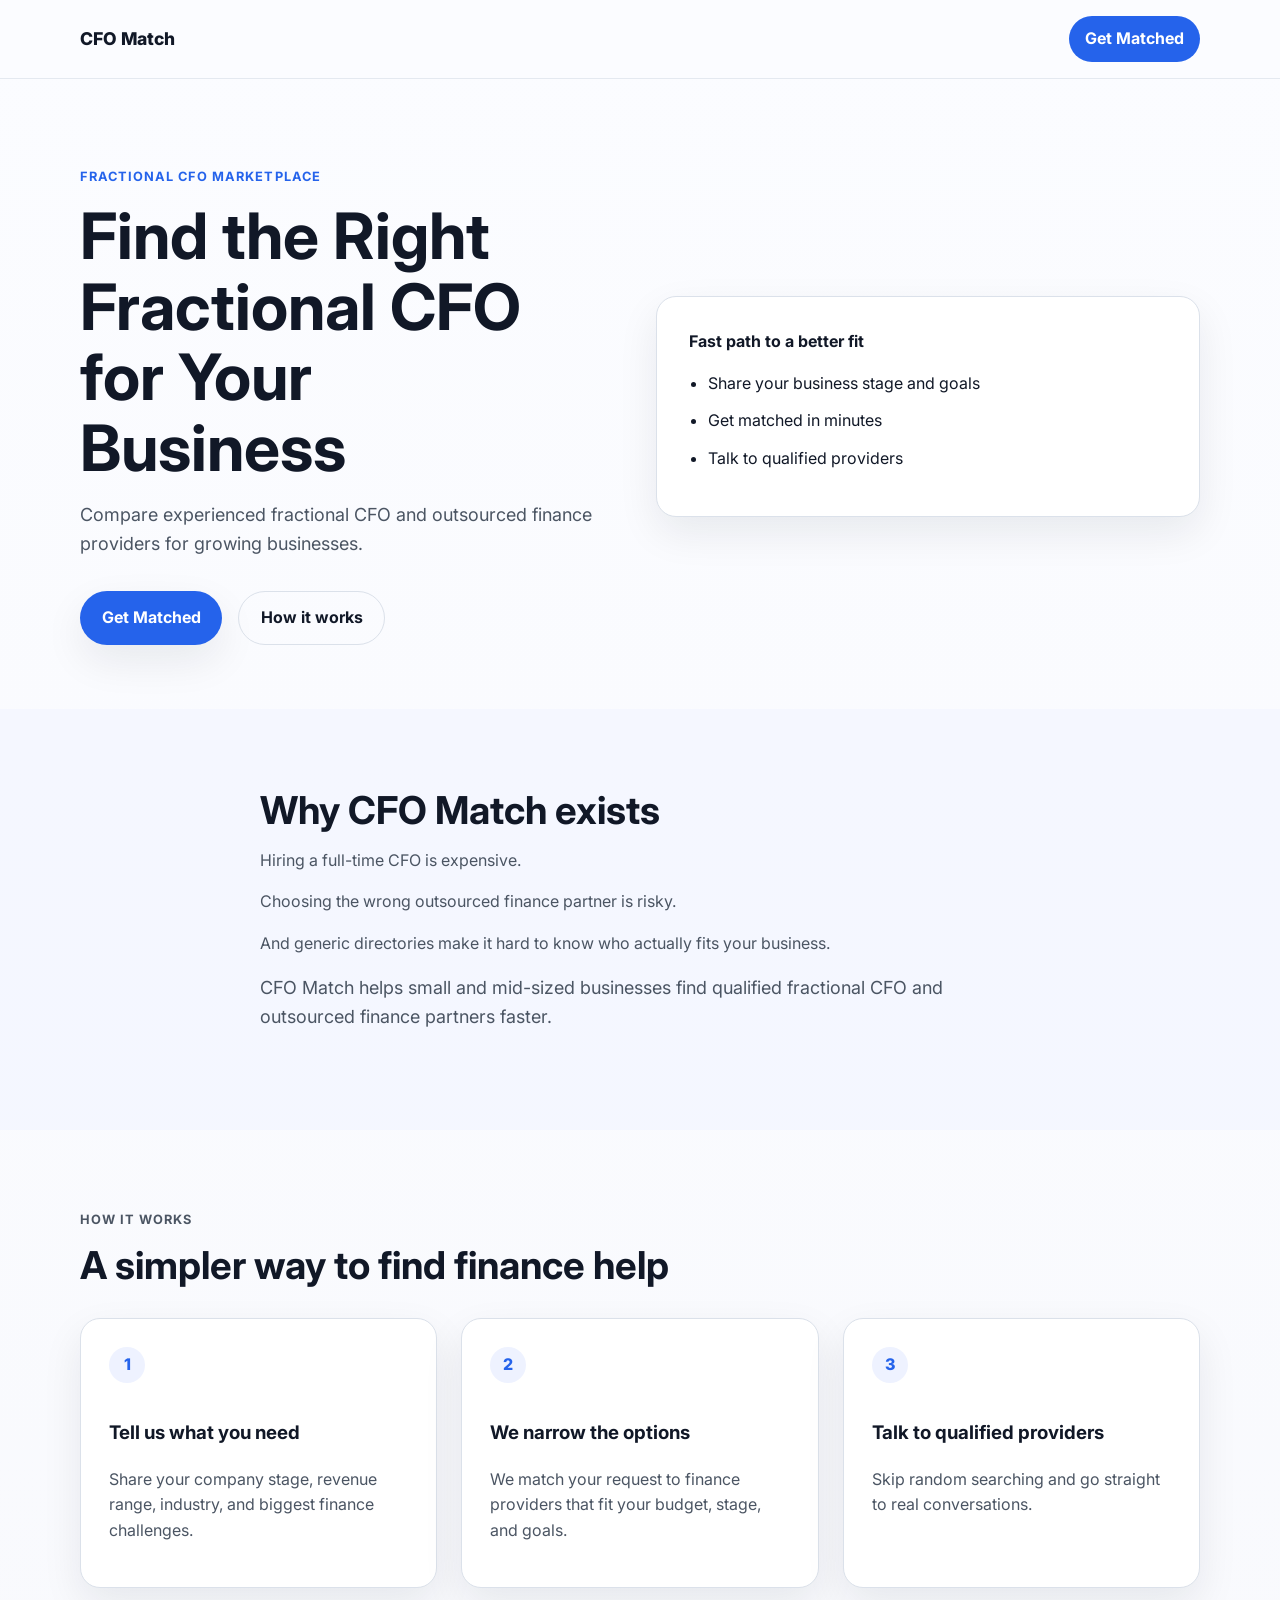
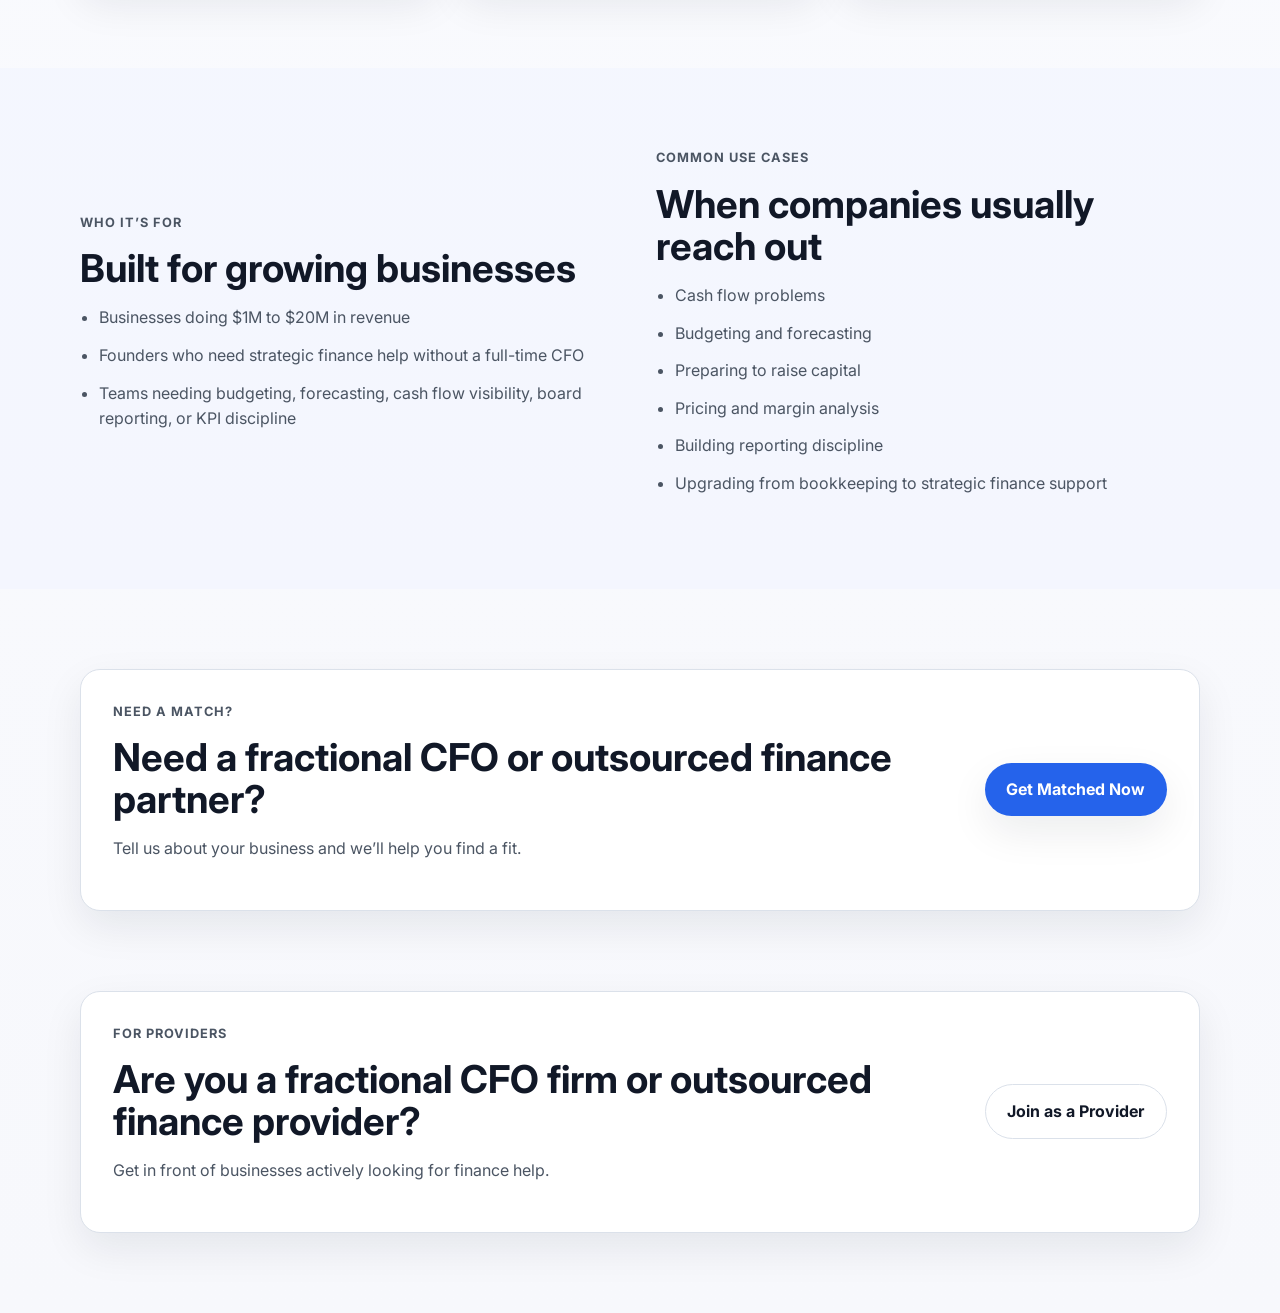
==== index.html @ 1bf5186b "Initial CFO Match MVP site" ====
<!DOCTYPE html>
<html lang="en">
<head>
  <meta charset="UTF-8" />
  <meta name="viewport" content="width=device-width, initial-scale=1.0" />
  <title>CFO Match | Find the Right Fractional CFO</title>
  <meta name="description" content="Compare experienced fractional CFO and outsourced finance providers for growing businesses." />
  <link rel="preconnect" href="https://fonts.googleapis.com" />
  <link rel="preconnect" href="https://fonts.gstatic.com" crossorigin />
  <link href="https://fonts.googleapis.com/css2?family=Inter:wght@400;500;600;700;800&display=swap" rel="stylesheet" />
  <link rel="stylesheet" href="styles.css" />
</head>
<body>
  <header class="site-header">
    <div class="container nav-wrap">
      <a href="#top" class="brand">CFO Match</a>
      <a href="get-matched.html" class="button button-small">Get Matched</a>
    </div>
  </header>

  <main id="top">
    <section class="hero">
      <div class="container hero-grid">
        <div>
          <p class="eyebrow">Fractional CFO marketplace</p>
          <h1>Find the Right Fractional CFO for Your Business</h1>
          <p class="hero-copy">Compare experienced fractional CFO and outsourced finance providers for growing businesses.</p>
          <div class="hero-actions">
            <a href="get-matched.html" class="button">Get Matched</a>
            <a href="#how-it-works" class="button button-secondary">How it works</a>
          </div>
        </div>
        <aside class="hero-card">
          <p class="card-label">Fast path to a better fit</p>
          <ul>
            <li>Share your business stage and goals</li>
            <li>Get matched in minutes</li>
            <li>Talk to qualified providers</li>
          </ul>
        </aside>
      </div>
    </section>

    <section class="section muted">
      <div class="container narrow">
        <h2>Why CFO Match exists</h2>
        <p>Hiring a full-time CFO is expensive.</p>
        <p>Choosing the wrong outsourced finance partner is risky.</p>
        <p>And generic directories make it hard to know who actually fits your business.</p>
        <p class="lead">CFO Match helps small and mid-sized businesses find qualified fractional CFO and outsourced finance partners faster.</p>
      </div>
    </section>

    <section id="how-it-works" class="section">
      <div class="container">
        <div class="section-heading">
          <p class="eyebrow">How it works</p>
          <h2>A simpler way to find finance help</h2>
        </div>
        <div class="steps-grid">
          <article class="step-card">
            <span class="step-number">1</span>
            <h3>Tell us what you need</h3>
            <p>Share your company stage, revenue range, industry, and biggest finance challenges.</p>
          </article>
          <article class="step-card">
            <span class="step-number">2</span>
            <h3>We narrow the options</h3>
            <p>We match your request to finance providers that fit your budget, stage, and goals.</p>
          </article>
          <article class="step-card">
            <span class="step-number">3</span>
            <h3>Talk to qualified providers</h3>
            <p>Skip random searching and go straight to real conversations.</p>
          </article>
        </div>
      </div>
    </section>

    <section class="section muted">
      <div class="container two-column">
        <div>
          <p class="eyebrow">Who it’s for</p>
          <h2>Built for growing businesses</h2>
          <ul class="feature-list">
            <li>Businesses doing $1M to $20M in revenue</li>
            <li>Founders who need strategic finance help without a full-time CFO</li>
            <li>Teams needing budgeting, forecasting, cash flow visibility, board reporting, or KPI discipline</li>
          </ul>
        </div>
        <div>
          <p class="eyebrow">Common use cases</p>
          <h2>When companies usually reach out</h2>
          <ul class="feature-list">
            <li>Cash flow problems</li>
            <li>Budgeting and forecasting</li>
            <li>Preparing to raise capital</li>
            <li>Pricing and margin analysis</li>
            <li>Building reporting discipline</li>
            <li>Upgrading from bookkeeping to strategic finance support</li>
          </ul>
        </div>
      </div>
    </section>

    <section id="get-matched" class="section cta-section">
      <div class="container cta-card">
        <div>
          <p class="eyebrow">Need a match?</p>
          <h2>Need a fractional CFO or outsourced finance partner?</h2>
          <p>Tell us about your business and we’ll help you find a fit.</p>
        </div>
        <a href="get-matched.html" class="button">Get Matched Now</a>
      </div>
    </section>

    <section class="section provider-section">
      <div class="container provider-card">
        <div>
          <p class="eyebrow">For providers</p>
          <h2>Are you a fractional CFO firm or outsourced finance provider?</h2>
          <p>Get in front of businesses actively looking for finance help.</p>
        </div>
        <a href="mailto:hello@cfomatch.com?subject=Join%20as%20a%20Provider" class="button button-secondary">Join as a Provider</a>
      </div>
    </section>
  </main>
</body>
</html>
---- styles.css ----
:root {
  --bg: #f7f8fc;
  --surface: #ffffff;
  --surface-alt: #eef2ff;
  --text: #111827;
  --muted: #4b5563;
  --line: #dbe1ea;
  --primary: #2563eb;
  --primary-dark: #1d4ed8;
  --shadow: 0 16px 40px rgba(15, 23, 42, 0.08);
  --radius: 20px;
}

* {
  box-sizing: border-box;
}

html {
  scroll-behavior: smooth;
}

body {
  margin: 0;
  font-family: "Inter", system-ui, -apple-system, BlinkMacSystemFont, "Segoe UI", sans-serif;
  color: var(--text);
  background: linear-gradient(180deg, #fbfcff 0%, #f7f8fc 100%);
  line-height: 1.6;
}

img {
  max-width: 100%;
}

.container {
  width: min(1120px, calc(100% - 2rem));
  margin: 0 auto;
}

.narrow {
  width: min(760px, calc(100% - 2rem));
}

.site-header {
  position: sticky;
  top: 0;
  z-index: 10;
  background: rgba(251, 252, 255, 0.9);
  backdrop-filter: blur(12px);
  border-bottom: 1px solid rgba(219, 225, 234, 0.7);
}

.nav-wrap {
  display: flex;
  align-items: center;
  justify-content: space-between;
  padding: 1rem 0;
}

.brand {
  font-size: 1.1rem;
  font-weight: 800;
  color: var(--text);
  text-decoration: none;
}

.section {
  padding: 5rem 0;
}

.hero {
  padding: 5.5rem 0 4rem;
}

.hero-grid,
.two-column,
.cta-card,
.provider-card {
  display: grid;
  gap: 2rem;
  align-items: center;
}

.hero-grid,
.two-column {
  grid-template-columns: repeat(2, minmax(0, 1fr));
}

.hero h1,
.section h2 {
  margin: 0 0 1rem;
  line-height: 1.1;
}

.hero h1 {
  font-size: clamp(2.5rem, 5vw, 4.5rem);
  max-width: 12ch;
}

.section h2 {
  font-size: clamp(2rem, 3vw, 2.75rem);
}

.hero-copy,
.lead,
.section p,
.feature-list {
  color: var(--muted);
}

.hero-copy,
.lead {
  font-size: 1.125rem;
}

.eyebrow {
  margin: 0 0 0.85rem;
  text-transform: uppercase;
  letter-spacing: 0.08em;
  font-size: 0.8rem;
  font-weight: 700;
  color: var(--primary);
}

.hero-actions {
  display: flex;
  flex-wrap: wrap;
  gap: 1rem;
  margin-top: 2rem;
}

.button {
  display: inline-flex;
  align-items: center;
  justify-content: center;
  min-height: 48px;
  padding: 0.85rem 1.35rem;
  border-radius: 999px;
  background: var(--primary);
  color: #fff;
  text-decoration: none;
  font-weight: 700;
  box-shadow: var(--shadow);
  transition: transform 0.2s ease, background 0.2s ease;
}

.button:hover {
  transform: translateY(-1px);
  background: var(--primary-dark);
}

.button-small {
  min-height: 40px;
  padding: 0.65rem 1rem;
  box-shadow: none;
}

.button-secondary {
  background: transparent;
  color: var(--text);
  border: 1px solid var(--line);
  box-shadow: none;
}

.button-secondary:hover {
  background: #fff;
}

.hero-card,
.step-card,
.cta-card,
.provider-card {
  background: var(--surface);
  border: 1px solid var(--line);
  border-radius: var(--radius);
  box-shadow: var(--shadow);
}

.hero-card {
  padding: 2rem;
}

.card-label {
  margin-top: 0;
  font-weight: 700;
}

.hero-card ul,
.feature-list {
  margin: 0;
  padding-left: 1.2rem;
}

.hero-card li,
.feature-list li {
  margin-bottom: 0.75rem;
}

.muted {
  background: rgba(238, 242, 255, 0.45);
}

.section-heading {
  margin-bottom: 2rem;
}

.steps-grid {
  display: grid;
  grid-template-columns: repeat(3, minmax(0, 1fr));
  gap: 1.5rem;
}

.step-card {
  padding: 1.75rem;
}

.step-number {
  display: inline-flex;
  align-items: center;
  justify-content: center;
  width: 2.25rem;
  height: 2.25rem;
  margin-bottom: 1rem;
  border-radius: 999px;
  background: var(--surface-alt);
  color: var(--primary);
  font-weight: 800;
}

.cta-card,
.provider-card {
  grid-template-columns: 1.8fr auto;
  padding: 2rem;
}

.provider-section {
  padding-top: 0;
}

.form-hero {
  padding-top: 4.5rem;
}

.form-shell {
  display: grid;
  grid-template-columns: minmax(0, 0.9fr) minmax(0, 1.1fr);
  gap: 2rem;
  align-items: start;
}

.form-intro h1 {
  margin: 0 0 1rem;
  font-size: clamp(2.4rem, 4vw, 4rem);
  line-height: 1.08;
}

.form-notes {
  margin-top: 2rem;
}

.info-card,
.lead-form-card {
  background: var(--surface);
  border: 1px solid var(--line);
  border-radius: var(--radius);
  box-shadow: var(--shadow);
}

.info-card {
  padding: 1.75rem;
}

.info-card h2 {
  margin-top: 0;
  font-size: 1.25rem;
}

.lead-form-card {
  padding: 2rem;
}

.form-heading {
  margin-bottom: 1.5rem;
}

.lead-form {
  display: grid;
  gap: 1.5rem;
}

.form-grid {
  display: grid;
  grid-template-columns: repeat(2, minmax(0, 1fr));
  gap: 1.25rem;
}

.lead-form label,
.lead-form fieldset {
  display: grid;
  gap: 0.55rem;
}

.lead-form span,
.lead-form legend {
  font-weight: 600;
}

.lead-form input,
.lead-form select,
.lead-form textarea {
  width: 100%;
  padding: 0.9rem 1rem;
  border: 1px solid var(--line);
  border-radius: 14px;
  background: #fff;
  color: var(--text);
  font: inherit;
}

.lead-form input:focus,
.lead-form select:focus,
.lead-form textarea:focus {
  outline: 2px solid rgba(37, 99, 235, 0.18);
  outline-offset: 1px;
  border-color: var(--primary);
}

.lead-form fieldset {
  grid-column: 1 / -1;
  margin: 0;
  padding: 1rem;
  border: 1px solid var(--line);
  border-radius: 16px;
}

.checkbox-grid {
  display: grid;
  grid-template-columns: repeat(3, minmax(0, 1fr));
  gap: 0.75rem;
}

.checkbox-grid-two {
  grid-template-columns: repeat(2, minmax(0, 1fr));
}

.checkbox-grid label {
  display: flex;
  align-items: flex-start;
  gap: 0.6rem;
  padding: 0.85rem 0.9rem;
  border-radius: 14px;
  background: #f8faff;
}

.checkbox-grid input {
  width: 1rem;
  height: 1rem;
  margin-top: 0.15rem;
}

.full-width {
  grid-column: 1 / -1;
}

.form-actions {
  display: flex;
  flex-wrap: wrap;
  align-items: center;
  gap: 1rem;
}

.form-helper {
  margin: 0;
  color: var(--muted);
}

@media (max-width: 860px) {
  .hero-grid,
  .two-column,
  .steps-grid,
  .cta-card,
  .provider-card,
  .form-shell,
  .form-grid,
  .checkbox-grid,
  .checkbox-grid-two {
    grid-template-columns: 1fr;
  }

  .hero {
    padding-top: 4rem;
  }

  .section {
    padding: 4rem 0;
  }

  .hero h1 {
    max-width: none;
  }

  .lead-form-card {
    padding: 1.5rem;
  }
}
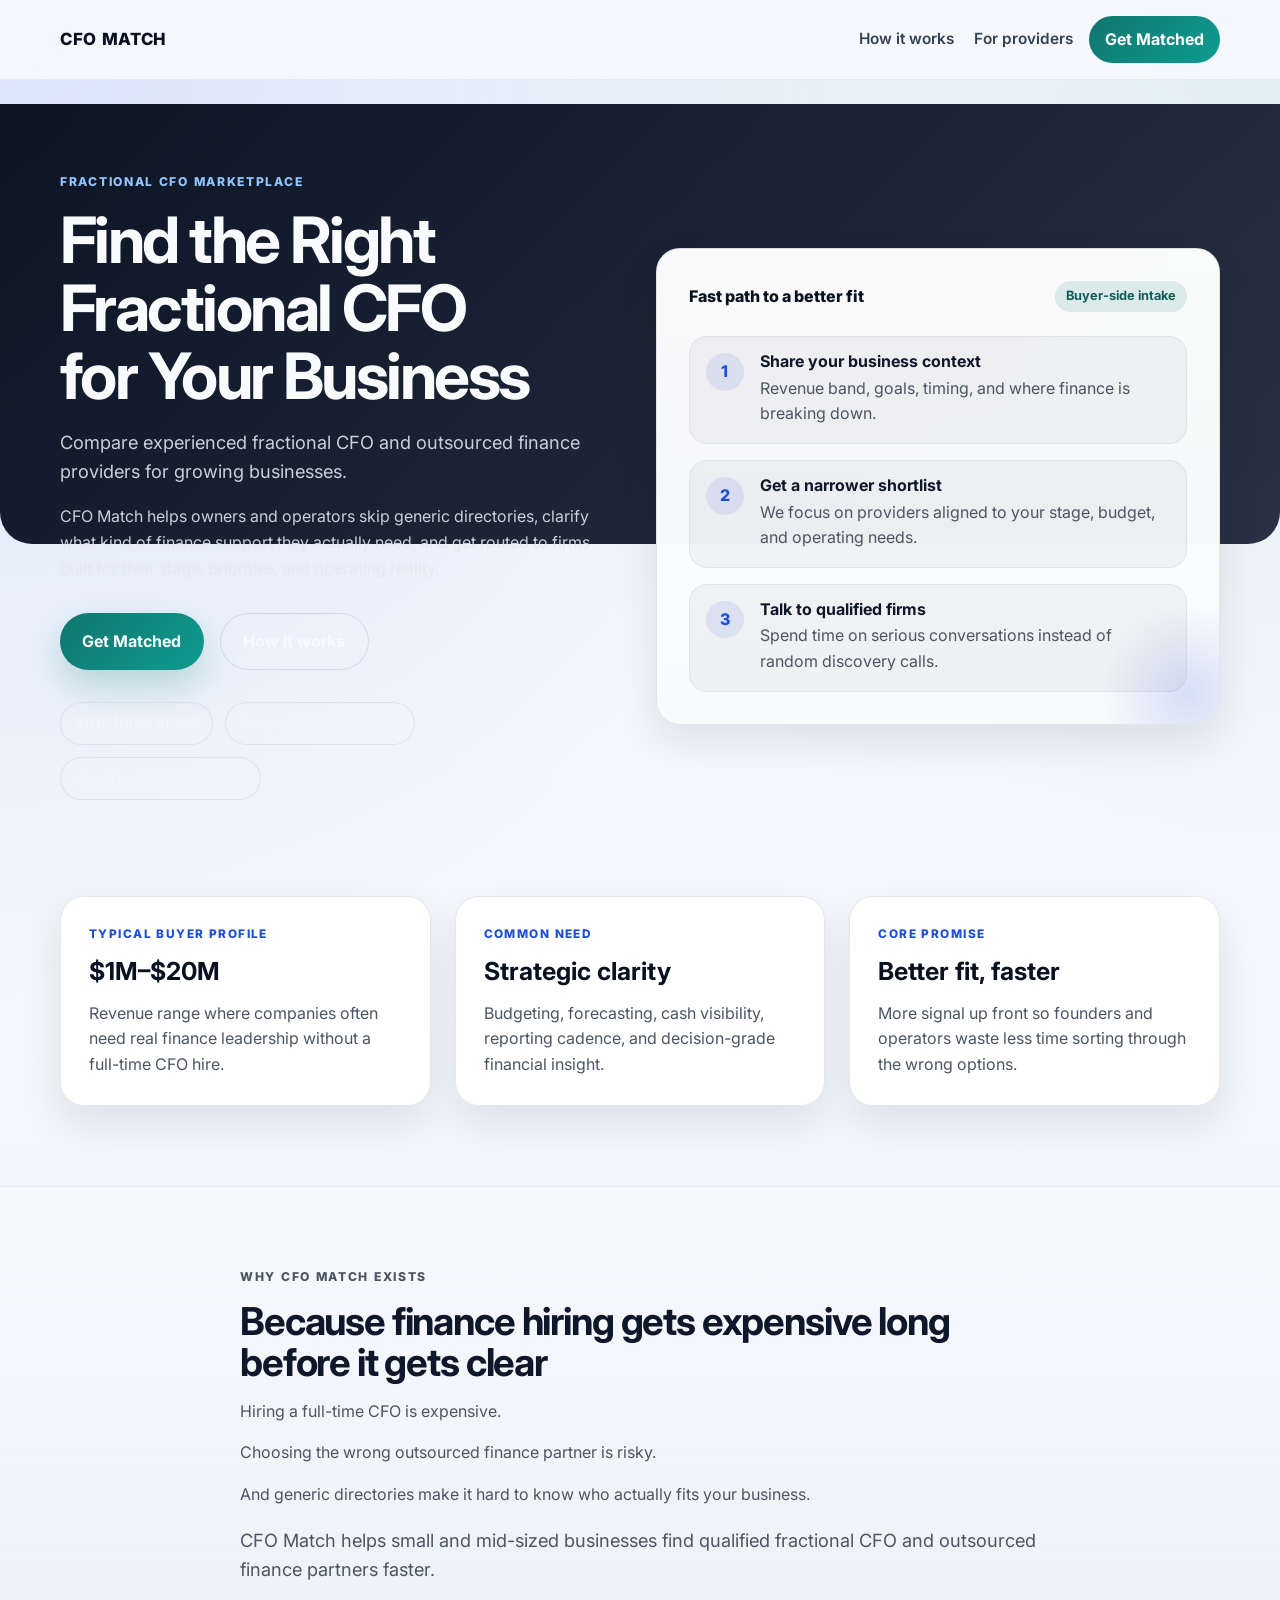
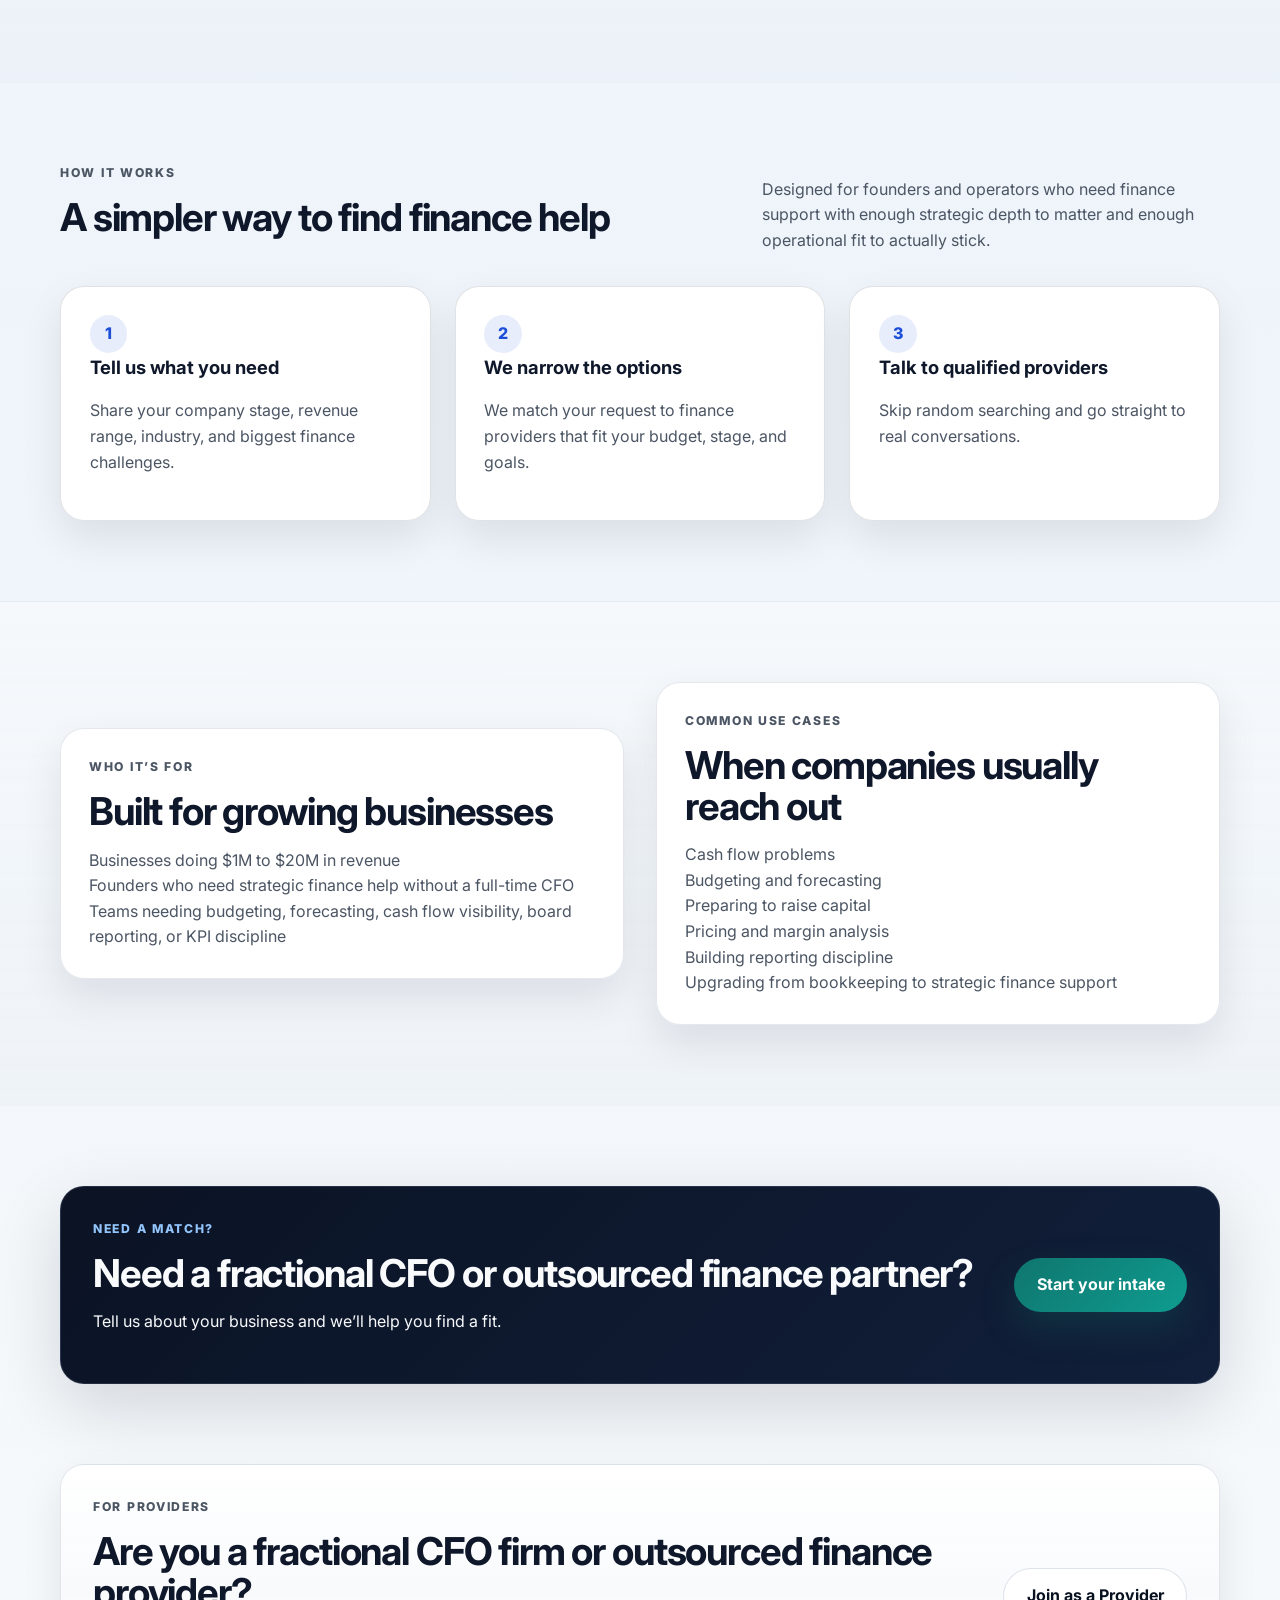
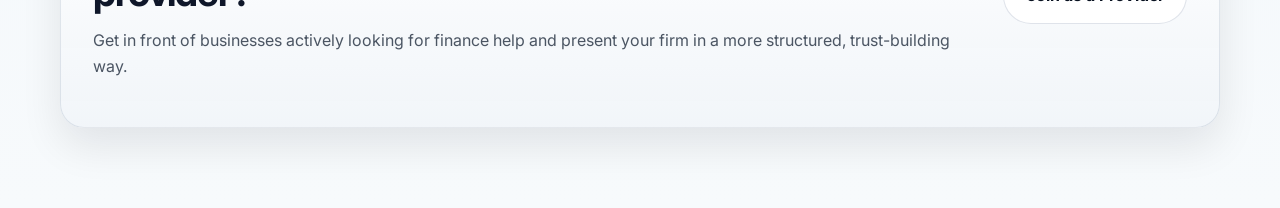
==== commit 8cda966a: "Polish public site and restore internal get-matched flow" ====
--- a/index.html
+++ b/index.html
@@ -14,36 +14,89 @@
   <header class="site-header">
     <div class="container nav-wrap">
       <a href="#top" class="brand">CFO Match</a>
+      <nav class="nav-links" aria-label="Primary">
+        <a href="#how-it-works">How it works</a>
+        <a href="#providers">For providers</a>
+      </nav>
       <a href="get-matched.html" class="button button-small">Get Matched</a>
     </div>
   </header>
 
   <main id="top">
-    <section class="hero">
+    <section class="hero hero-premium">
       <div class="container hero-grid">
-        <div>
+        <div class="hero-copy-wrap">
           <p class="eyebrow">Fractional CFO marketplace</p>
           <h1>Find the Right Fractional CFO for Your Business</h1>
           <p class="hero-copy">Compare experienced fractional CFO and outsourced finance providers for growing businesses.</p>
+          <p class="hero-support">CFO Match helps owners and operators skip generic directories, clarify what kind of finance support they actually need, and get routed to firms built for their stage, priorities, and operating reality.</p>
           <div class="hero-actions">
             <a href="get-matched.html" class="button">Get Matched</a>
             <a href="#how-it-works" class="button button-secondary">How it works</a>
           </div>
+          <div class="trust-strip" aria-label="Why teams trust CFO Match">
+            <span>Structured intake</span>
+            <span>Stage-aware matching</span>
+            <span>Qualified providers only</span>
+          </div>
         </div>
-        <aside class="hero-card">
-          <p class="card-label">Fast path to a better fit</p>
-          <ul>
-            <li>Share your business stage and goals</li>
-            <li>Get matched in minutes</li>
-            <li>Talk to qualified providers</li>
-          </ul>
+
+        <aside class="hero-card hero-panel">
+          <div class="panel-head">
+            <p class="card-label">Fast path to a better fit</p>
+            <span class="status-pill">Buyer-side intake</span>
+          </div>
+          <div class="signal-list">
+            <div class="signal-item">
+              <strong>1</strong>
+              <div>
+                <h2>Share your business context</h2>
+                <p>Revenue band, goals, timing, and where finance is breaking down.</p>
+              </div>
+            </div>
+            <div class="signal-item">
+              <strong>2</strong>
+              <div>
+                <h2>Get a narrower shortlist</h2>
+                <p>We focus on providers aligned to your stage, budget, and operating needs.</p>
+              </div>
+            </div>
+            <div class="signal-item">
+              <strong>3</strong>
+              <div>
+                <h2>Talk to qualified firms</h2>
+                <p>Spend time on serious conversations instead of random discovery calls.</p>
+              </div>
+            </div>
+          </div>
         </aside>
       </div>
     </section>
 
+    <section class="section section-tight">
+      <div class="container metrics-row">
+        <article class="metric-card">
+          <span class="metric-label">Typical buyer profile</span>
+          <strong>$1M–$20M</strong>
+          <p>Revenue range where companies often need real finance leadership without a full-time CFO hire.</p>
+        </article>
+        <article class="metric-card">
+          <span class="metric-label">Common need</span>
+          <strong>Strategic clarity</strong>
+          <p>Budgeting, forecasting, cash visibility, reporting cadence, and decision-grade financial insight.</p>
+        </article>
+        <article class="metric-card">
+          <span class="metric-label">Core promise</span>
+          <strong>Better fit, faster</strong>
+          <p>More signal up front so founders and operators waste less time sorting through the wrong options.</p>
+        </article>
+      </div>
+    </section>
+
     <section class="section muted">
-      <div class="container narrow">
-        <h2>Why CFO Match exists</h2>
+      <div class="container narrow narrative-block">
+        <p class="eyebrow">Why CFO Match exists</p>
+        <h2>Because finance hiring gets expensive long before it gets clear</h2>
         <p>Hiring a full-time CFO is expensive.</p>
         <p>Choosing the wrong outsourced finance partner is risky.</p>
         <p>And generic directories make it hard to know who actually fits your business.</p>
@@ -53,9 +106,12 @@
 
     <section id="how-it-works" class="section">
       <div class="container">
-        <div class="section-heading">
-          <p class="eyebrow">How it works</p>
-          <h2>A simpler way to find finance help</h2>
+        <div class="section-heading split-heading">
+          <div>
+            <p class="eyebrow">How it works</p>
+            <h2>A simpler way to find finance help</h2>
+          </div>
+          <p class="section-intro">Designed for founders and operators who need finance support with enough strategic depth to matter and enough operational fit to actually stick.</p>
         </div>
         <div class="steps-grid">
           <article class="step-card">
@@ -79,7 +135,7 @@
 
     <section class="section muted">
       <div class="container two-column">
-        <div>
+        <div class="content-card">
           <p class="eyebrow">Who it’s for</p>
           <h2>Built for growing businesses</h2>
           <ul class="feature-list">
@@ -88,7 +144,7 @@
             <li>Teams needing budgeting, forecasting, cash flow visibility, board reporting, or KPI discipline</li>
           </ul>
         </div>
-        <div>
+        <div class="content-card">
           <p class="eyebrow">Common use cases</p>
           <h2>When companies usually reach out</h2>
           <ul class="feature-list">
@@ -104,26 +160,26 @@
     </section>
 
     <section id="get-matched" class="section cta-section">
-      <div class="container cta-card">
+      <div class="container cta-card cta-emphasis">
         <div>
           <p class="eyebrow">Need a match?</p>
           <h2>Need a fractional CFO or outsourced finance partner?</h2>
           <p>Tell us about your business and we’ll help you find a fit.</p>
         </div>
-        <a href="get-matched.html" class="button">Get Matched Now</a>
+        <a href="get-matched.html" class="button">Start your intake</a>
       </div>
     </section>
 
-    <section class="section provider-section">
-      <div class="container provider-card">
+    <section id="providers" class="section provider-section">
+      <div class="container provider-card provider-preview">
         <div>
           <p class="eyebrow">For providers</p>
           <h2>Are you a fractional CFO firm or outsourced finance provider?</h2>
-          <p>Get in front of businesses actively looking for finance help.</p>
+          <p>Get in front of businesses actively looking for finance help and present your firm in a more structured, trust-building way.</p>
         </div>
-        <a href="mailto:hello@cfomatch.com?subject=Join%20as%20a%20Provider" class="button button-secondary">Join as a Provider</a>
+        <a href="provider-partners.html" class="button button-secondary">Join as a Provider</a>
       </div>
     </section>
   </main>
 </body>
-</html>
+</html>
--- a/styles.css
+++ b/styles.css
@@ -1,14 +1,24 @@
 :root {
-  --bg: #f7f8fc;
-  --surface: #ffffff;
-  --surface-alt: #eef2ff;
-  --text: #111827;
+  --bg: #081120;
+  --bg-soft: #0d172a;
+  --surface: rgba(255, 255, 255, 0.96);
+  --surface-strong: #ffffff;
+  --surface-muted: rgba(11, 18, 32, 0.04);
+  --text: #0f172a;
+  --text-strong: #081120;
   --muted: #4b5563;
-  --line: #dbe1ea;
-  --primary: #2563eb;
-  --primary-dark: #1d4ed8;
-  --shadow: 0 16px 40px rgba(15, 23, 42, 0.08);
-  --radius: 20px;
+  --muted-strong: #334155;
+  --line: rgba(148, 163, 184, 0.25);
+  --line-strong: rgba(15, 23, 42, 0.12);
+  --primary: #0f766e;
+  --primary-dark: #115e59;
+  --accent: #1d4ed8;
+  --accent-soft: rgba(29, 78, 216, 0.1);
+  --success-soft: rgba(15, 118, 110, 0.12);
+  --shadow: 0 24px 70px rgba(2, 8, 23, 0.14);
+  --shadow-soft: 0 18px 42px rgba(2, 8, 23, 0.09);
+  --radius: 24px;
+  --radius-sm: 16px;
 }
 
 * {
@@ -23,7 +33,10 @@
   margin: 0;
   font-family: "Inter", system-ui, -apple-system, BlinkMacSystemFont, "Segoe UI", sans-serif;
   color: var(--text);
-  background: linear-gradient(180deg, #fbfcff 0%, #f7f8fc 100%);
+  background:
+    radial-gradient(circle at top left, rgba(29, 78, 216, 0.14), transparent 28%),
+    radial-gradient(circle at top right, rgba(15, 118, 110, 0.1), transparent 25%),
+    linear-gradient(180deg, #f8fbff 0%, #eef4fa 56%, #f7fafc 100%);
   line-height: 1.6;
 }
 
@@ -32,93 +45,160 @@
 }
 
 .container {
-  width: min(1120px, calc(100% - 2rem));
+  width: min(1160px, calc(100% - 2rem));
   margin: 0 auto;
 }
 
 .narrow {
-  width: min(760px, calc(100% - 2rem));
+  width: min(800px, calc(100% - 2rem));
 }
 
 .site-header {
   position: sticky;
   top: 0;
-  z-index: 10;
-  background: rgba(251, 252, 255, 0.9);
-  backdrop-filter: blur(12px);
-  border-bottom: 1px solid rgba(219, 225, 234, 0.7);
+  z-index: 20;
+  background: rgba(248, 251, 255, 0.82);
+  backdrop-filter: blur(18px);
+  border-bottom: 1px solid rgba(148, 163, 184, 0.14);
 }
 
 .nav-wrap {
   display: flex;
   align-items: center;
   justify-content: space-between;
+  gap: 1rem;
   padding: 1rem 0;
 }
 
 .brand {
-  font-size: 1.1rem;
+  font-size: 1.05rem;
   font-weight: 800;
-  color: var(--text);
+  letter-spacing: 0.04em;
+  text-transform: uppercase;
+  color: var(--text-strong);
   text-decoration: none;
+}
+
+.nav-links {
+  display: flex;
+  align-items: center;
+  gap: 1.25rem;
+  margin-left: auto;
+}
+
+.nav-links a {
+  color: var(--muted-strong);
+  text-decoration: none;
+  font-weight: 600;
+  font-size: 0.96rem;
 }
 
 .section {
   padding: 5rem 0;
 }
 
+.section-tight {
+  padding-top: 2rem;
+}
+
 .hero {
-  padding: 5.5rem 0 4rem;
+  padding: 5.75rem 0 4rem;
+}
+
+.hero-premium {
+  position: relative;
+}
+
+.hero-premium::before {
+  content: "";
+  position: absolute;
+  inset: 1.5rem 0 auto;
+  height: 440px;
+  background: linear-gradient(135deg, rgba(8, 17, 32, 0.98), rgba(13, 23, 42, 0.88));
+  z-index: -1;
+  border-bottom-left-radius: 32px;
+  border-bottom-right-radius: 32px;
 }
 
 .hero-grid,
 .two-column,
 .cta-card,
-.provider-card {
+.provider-card,
+.spotlight-card {
   display: grid;
   gap: 2rem;
   align-items: center;
 }
 
 .hero-grid,
-.two-column {
+.two-column,
+.spotlight-card {
   grid-template-columns: repeat(2, minmax(0, 1fr));
 }
 
+.hero-copy-wrap {
+  color: #f8fafc;
+  padding-right: 1rem;
+}
+
 .hero h1,
+.section h2,
+.metric-card strong,
+.signal-item h2 {
+  margin: 0 0 1rem;
+  line-height: 1.06;
+}
+
+.hero h1 {
+  font-size: clamp(2.9rem, 5vw, 5rem);
+  max-width: 11.5ch;
+  letter-spacing: -0.04em;
+}
+
 .section h2 {
-  margin: 0 0 1rem;
-  line-height: 1.1;
-}
-
-.hero h1 {
-  font-size: clamp(2.5rem, 5vw, 4.5rem);
-  max-width: 12ch;
-}
-
-.section h2 {
-  font-size: clamp(2rem, 3vw, 2.75rem);
+  font-size: clamp(2rem, 3vw, 2.9rem);
+  letter-spacing: -0.03em;
 }
 
 .hero-copy,
 .lead,
 .section p,
-.feature-list {
+.feature-list,
+.stack-list,
+.metric-card p,
+.section-intro,
+.spotlight-points p,
+.signal-item p {
   color: var(--muted);
 }
 
 .hero-copy,
 .lead {
-  font-size: 1.125rem;
+  font-size: 1.14rem;
+}
+
+.hero-copy-wrap .hero-copy,
+.hero-copy-wrap .hero-support,
+.hero-copy-wrap .section-intro {
+  color: rgba(226, 232, 240, 0.88);
+}
+
+.hero-support {
+  max-width: 58ch;
 }
 
 .eyebrow {
-  margin: 0 0 0.85rem;
+  margin: 0 0 0.9rem;
   text-transform: uppercase;
-  letter-spacing: 0.08em;
-  font-size: 0.8rem;
-  font-weight: 700;
-  color: var(--primary);
+  letter-spacing: 0.14em;
+  font-size: 0.76rem;
+  font-weight: 800;
+  color: var(--accent);
+}
+
+.hero-copy-wrap .eyebrow,
+.hero-card .eyebrow {
+  color: #93c5fd;
 }
 
 .hero-actions {
@@ -132,98 +212,252 @@
   display: inline-flex;
   align-items: center;
   justify-content: center;
-  min-height: 48px;
-  padding: 0.85rem 1.35rem;
+  min-height: 50px;
+  padding: 0.9rem 1.4rem;
   border-radius: 999px;
-  background: var(--primary);
+  background: linear-gradient(135deg, var(--primary), #0f9c90);
   color: #fff;
   text-decoration: none;
   font-weight: 700;
-  box-shadow: var(--shadow);
-  transition: transform 0.2s ease, background 0.2s ease;
+  border: 0;
+  box-shadow: 0 16px 36px rgba(15, 118, 110, 0.24);
+  transition: transform 0.2s ease, box-shadow 0.2s ease, background 0.2s ease;
 }
 
 .button:hover {
   transform: translateY(-1px);
-  background: var(--primary-dark);
+  box-shadow: 0 20px 42px rgba(15, 118, 110, 0.28);
+  background: linear-gradient(135deg, var(--primary-dark), #0f8a7f);
 }
 
 .button-small {
-  min-height: 40px;
-  padding: 0.65rem 1rem;
+  min-height: 42px;
+  padding: 0.68rem 1rem;
   box-shadow: none;
 }
 
 .button-secondary {
-  background: transparent;
-  color: var(--text);
-  border: 1px solid var(--line);
+  background: rgba(255, 255, 255, 0.06);
+  color: inherit;
+  border: 1px solid rgba(148, 163, 184, 0.28);
   box-shadow: none;
 }
 
 .button-secondary:hover {
+  background: rgba(255, 255, 255, 0.14);
+}
+
+.site-header .button-secondary,
+.provider-card .button-secondary,
+.content-card .button-secondary,
+.cta-card .button-secondary {
+  color: var(--text-strong);
   background: #fff;
+  border-color: rgba(148, 163, 184, 0.3);
+}
+
+.site-header .button-secondary:hover,
+.provider-card .button-secondary:hover,
+.content-card .button-secondary:hover,
+.cta-card .button-secondary:hover {
+  background: #f8fafc;
 }
 
 .hero-card,
 .step-card,
 .cta-card,
-.provider-card {
+.provider-card,
+.info-card,
+.lead-form-card,
+.metric-card,
+.content-card,
+.spotlight-card {
   background: var(--surface);
   border: 1px solid var(--line);
   border-radius: var(--radius);
-  box-shadow: var(--shadow);
+  box-shadow: var(--shadow-soft);
 }
 
 .hero-card {
   padding: 2rem;
+  background: linear-gradient(180deg, rgba(255, 255, 255, 0.98), rgba(248, 250, 252, 0.98));
+}
+
+.hero-panel {
+  position: relative;
+  overflow: hidden;
+}
+
+.hero-panel::after {
+  content: "";
+  position: absolute;
+  inset: auto -60px -60px auto;
+  width: 180px;
+  height: 180px;
+  background: radial-gradient(circle, rgba(29, 78, 216, 0.16), transparent 70%);
+}
+
+.panel-head {
+  display: flex;
+  align-items: center;
+  justify-content: space-between;
+  gap: 1rem;
+  margin-bottom: 1.5rem;
 }
 
 .card-label {
-  margin-top: 0;
+  margin: 0;
+  font-weight: 800;
+  color: var(--text-strong);
+}
+
+.status-pill {
+  display: inline-flex;
+  align-items: center;
+  padding: 0.35rem 0.7rem;
+  border-radius: 999px;
+  background: var(--success-soft);
+  color: var(--primary-dark);
+  font-size: 0.8rem;
   font-weight: 700;
 }
 
-.hero-card ul,
-.feature-list {
+.signal-list,
+.stack-list,
+.feature-list,
+.hero-card ul {
   margin: 0;
-  padding-left: 1.2rem;
-}
-
-.hero-card li,
-.feature-list li {
-  margin-bottom: 0.75rem;
-}
-
-.muted {
-  background: rgba(238, 242, 255, 0.45);
-}
-
-.section-heading {
-  margin-bottom: 2rem;
-}
-
-.steps-grid {
+  padding: 0;
+  list-style: none;
+}
+
+.signal-list {
+  display: grid;
+  gap: 1rem;
+}
+
+.signal-item {
+  display: grid;
+  grid-template-columns: auto 1fr;
+  gap: 1rem;
+  padding: 1rem;
+  border-radius: 18px;
+  background: var(--surface-muted);
+  border: 1px solid rgba(148, 163, 184, 0.16);
+}
+
+.signal-item strong,
+.step-number {
+  display: inline-flex;
+  align-items: center;
+  justify-content: center;
+  width: 2.35rem;
+  height: 2.35rem;
+  border-radius: 999px;
+  background: var(--accent-soft);
+  color: var(--accent);
+  font-weight: 800;
+  flex-shrink: 0;
+}
+
+.signal-item h2 {
+  font-size: 1rem;
+  margin-bottom: 0.35rem;
+}
+
+.signal-item p,
+.spotlight-points p,
+.metric-card p,
+.form-helper,
+.section-intro {
+  margin: 0;
+}
+
+.trust-strip {
+  display: flex;
+  flex-wrap: wrap;
+  gap: 0.75rem;
+  margin-top: 2rem;
+}
+
+.trust-strip span {
+  display: inline-flex;
+  align-items: center;
+  gap: 0.45rem;
+  padding: 0.55rem 0.85rem;
+  border-radius: 999px;
+  border: 1px solid rgba(148, 163, 184, 0.2);
+  background: rgba(255, 255, 255, 0.06);
+  color: rgba(241, 245, 249, 0.95);
+  font-size: 0.92rem;
+  font-weight: 600;
+}
+
+.metrics-row,
+.provider-grid {
   display: grid;
   grid-template-columns: repeat(3, minmax(0, 1fr));
   gap: 1.5rem;
 }
 
+.metric-card,
+.content-card,
+.provider-detail-card {
+  padding: 1.75rem;
+}
+
+.metric-label {
+  display: block;
+  margin-bottom: 0.9rem;
+  text-transform: uppercase;
+  letter-spacing: 0.12em;
+  font-size: 0.74rem;
+  font-weight: 800;
+  color: var(--accent);
+}
+
+.metric-card strong {
+  display: block;
+  font-size: 1.55rem;
+  color: var(--text-strong);
+}
+
+.muted {
+  background: linear-gradient(180deg, rgba(255, 255, 255, 0.36), rgba(226, 232, 240, 0.28));
+  border-top: 1px solid rgba(148, 163, 184, 0.1);
+  border-bottom: 1px solid rgba(148, 163, 184, 0.1);
+}
+
+.narrative-block,
+.section-heading {
+  position: relative;
+}
+
+.section-heading {
+  display: grid;
+  gap: 1rem;
+  margin-bottom: 2rem;
+}
+
+.split-heading {
+  grid-template-columns: minmax(0, 1.2fr) minmax(260px, 0.8fr);
+  align-items: end;
+}
+
+.steps-grid {
+  display: grid;
+  grid-template-columns: repeat(3, minmax(0, 1fr));
+  gap: 1.5rem;
+}
+
 .step-card {
-  padding: 1.75rem;
-}
-
-.step-number {
-  display: inline-flex;
-  align-items: center;
-  justify-content: center;
-  width: 2.25rem;
-  height: 2.25rem;
-  margin-bottom: 1rem;
-  border-radius: 999px;
-  background: var(--surface-alt);
-  color: var(--primary);
-  font-weight: 800;
+  padding: 1.8rem;
+  border-color: var(--line-strong);
+}
+
+.step-card h3 {
+  margin: 0 0 0.75rem;
+  font-size: 1.15rem;
 }
 
 .cta-card,
@@ -232,25 +466,69 @@
   padding: 2rem;
 }
 
+.cta-emphasis {
+  background: linear-gradient(135deg, #0b1324, #111f3a);
+  color: #f8fafc;
+  border-color: rgba(148, 163, 184, 0.18);
+  box-shadow: var(--shadow);
+}
+
+.cta-emphasis h2,
+.cta-emphasis p,
+.cta-emphasis .eyebrow {
+  color: #f8fafc;
+}
+
+.cta-emphasis .eyebrow {
+  color: #93c5fd;
+}
+
+.provider-preview {
+  background: linear-gradient(180deg, rgba(255, 255, 255, 0.98), rgba(241, 245, 249, 0.96));
+}
+
 .provider-section {
   padding-top: 0;
 }
 
+.spotlight-card {
+  padding: 2rem;
+}
+
+.spotlight-points {
+  display: grid;
+  gap: 1rem;
+}
+
+.spotlight-points div {
+  padding: 1.1rem 1.15rem;
+  border-radius: 18px;
+  background: rgba(255, 255, 255, 0.75);
+  border: 1px solid rgba(148, 163, 184, 0.18);
+}
+
+.spotlight-points strong {
+  display: block;
+  margin-bottom: 0.35rem;
+  color: var(--text-strong);
+}
+
 .form-hero {
   padding-top: 4.5rem;
 }
 
 .form-shell {
   display: grid;
-  grid-template-columns: minmax(0, 0.9fr) minmax(0, 1.1fr);
+  grid-template-columns: minmax(0, 0.88fr) minmax(0, 1.12fr);
   gap: 2rem;
   align-items: start;
 }
 
 .form-intro h1 {
   margin: 0 0 1rem;
-  font-size: clamp(2.4rem, 4vw, 4rem);
-  line-height: 1.08;
+  font-size: clamp(2.5rem, 4vw, 4.1rem);
+  line-height: 1.06;
+  letter-spacing: -0.04em;
 }
 
 .form-notes {
@@ -259,10 +537,10 @@
 
 .info-card,
 .lead-form-card {
-  background: var(--surface);
+  background: var(--surface-strong);
   border: 1px solid var(--line);
   border-radius: var(--radius);
-  box-shadow: var(--shadow);
+  box-shadow: var(--shadow-soft);
 }
 
 .info-card {
@@ -301,15 +579,16 @@
 
 .lead-form span,
 .lead-form legend {
-  font-weight: 600;
+  font-weight: 700;
+  color: var(--text-strong);
 }
 
 .lead-form input,
 .lead-form select,
 .lead-form textarea {
   width: 100%;
-  padding: 0.9rem 1rem;
-  border: 1px solid var(--line);
+  padding: 0.95rem 1rem;
+  border: 1px solid rgba(148, 163, 184, 0.32);
   border-radius: 14px;
   background: #fff;
   color: var(--text);
@@ -319,17 +598,17 @@
 .lead-form input:focus,
 .lead-form select:focus,
 .lead-form textarea:focus {
-  outline: 2px solid rgba(37, 99, 235, 0.18);
+  outline: 2px solid rgba(29, 78, 216, 0.16);
   outline-offset: 1px;
-  border-color: var(--primary);
+  border-color: var(--accent);
 }
 
 .lead-form fieldset {
   grid-column: 1 / -1;
   margin: 0;
   padding: 1rem;
-  border: 1px solid var(--line);
-  border-radius: 16px;
+  border: 1px solid rgba(148, 163, 184, 0.24);
+  border-radius: 18px;
 }
 
 .checkbox-grid {
@@ -346,9 +625,10 @@
   display: flex;
   align-items: flex-start;
   gap: 0.6rem;
-  padding: 0.85rem 0.9rem;
+  padding: 0.9rem;
   border-radius: 14px;
-  background: #f8faff;
+  background: #f8fbff;
+  border: 1px solid rgba(148, 163, 184, 0.16);
 }
 
 .checkbox-grid input {
@@ -369,11 +649,10 @@
 }
 
 .form-helper {
-  margin: 0;
   color: var(--muted);
 }
 
-@media (max-width: 860px) {
+@media (max-width: 980px) {
   .hero-grid,
   .two-column,
   .steps-grid,
@@ -382,23 +661,71 @@
   .form-shell,
   .form-grid,
   .checkbox-grid,
-  .checkbox-grid-two {
+  .checkbox-grid-two,
+  .metrics-row,
+  .provider-grid,
+  .split-heading,
+  .spotlight-card {
     grid-template-columns: 1fr;
   }
 
+  .nav-wrap {
+    flex-wrap: wrap;
+  }
+
+  .nav-links {
+    order: 3;
+    width: 100%;
+    margin-left: 0;
+    justify-content: flex-start;
+    flex-wrap: wrap;
+  }
+
+  .hero-premium::before {
+    height: 520px;
+  }
+
+  .hero-copy-wrap {
+    padding-right: 0;
+  }
+}
+
+@media (max-width: 860px) {
   .hero {
-    padding-top: 4rem;
+    padding-top: 4.25rem;
   }
 
   .section {
     padding: 4rem 0;
   }
 
-  .hero h1 {
+  .hero h1,
+  .form-intro h1 {
     max-width: none;
   }
 
-  .lead-form-card {
+  .lead-form-card,
+  .hero-card,
+  .metric-card,
+  .content-card,
+  .step-card,
+  .spotlight-card {
     padding: 1.5rem;
   }
 }
+
+@media (max-width: 640px) {
+  .container,
+  .narrow {
+    width: min(100% - 1.25rem, 1160px);
+  }
+
+  .trust-strip {
+    gap: 0.6rem;
+  }
+
+  .trust-strip span {
+    width: 100%;
+    justify-content: center;
+  }
+}
